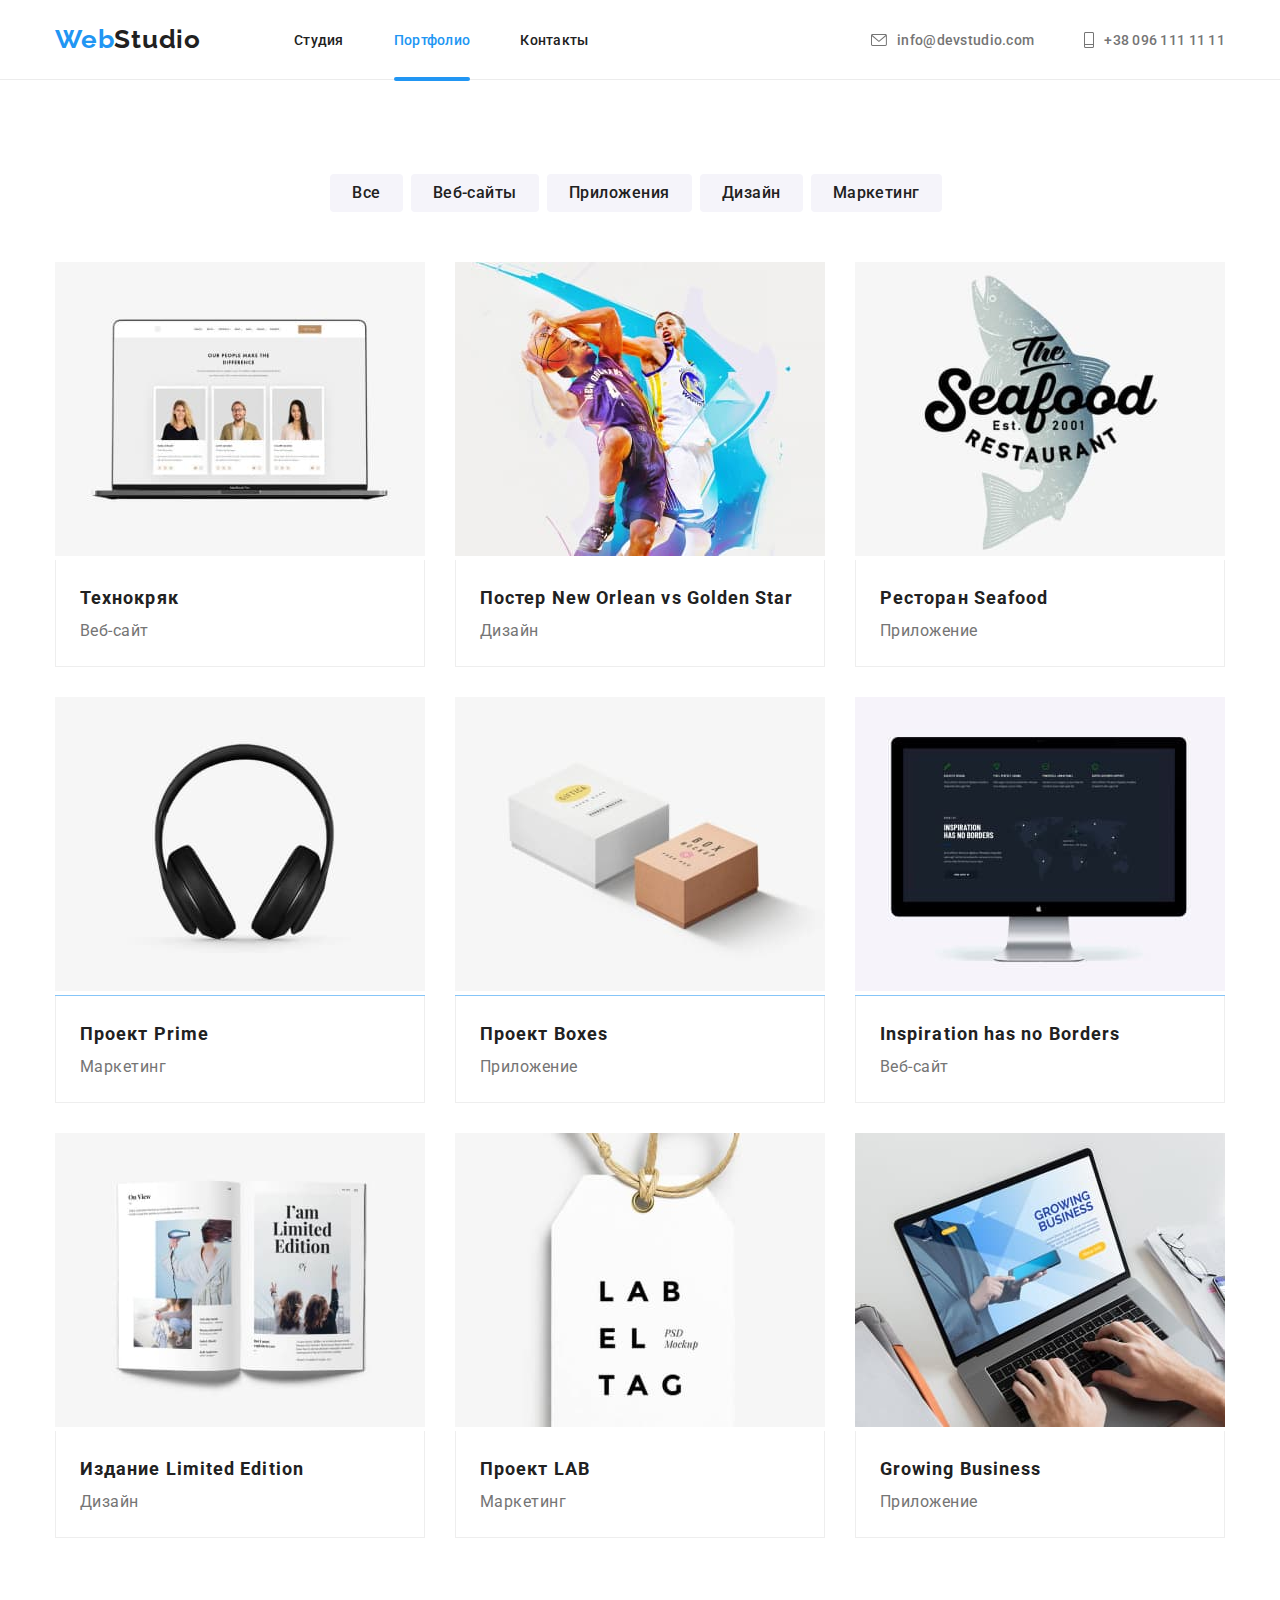
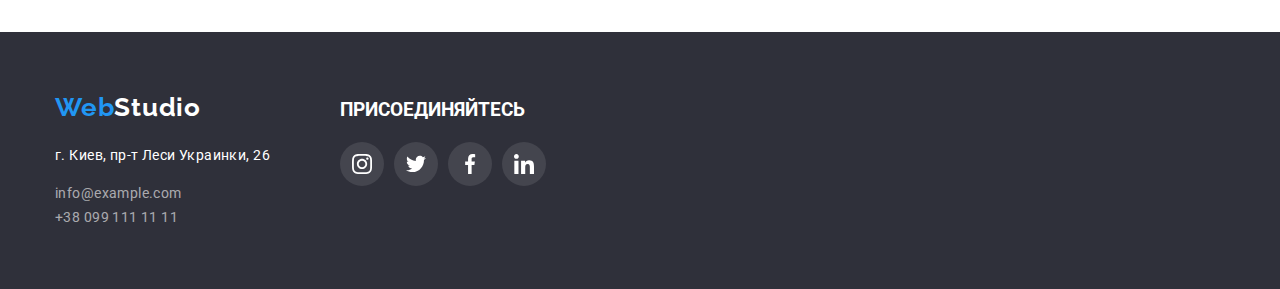
==== portfolio.html @ fc8bc4de "шоста дз" ====
<!DOCTYPE html>
<html lang="en">
  <head>
    <meta charset="UTF-8" />
    <meta http-equiv="X-UA-Compatible" content="IE=edge" />
    <meta name="viewport" content="width=device-width, initial-scale=1.0" />
    <title>Document</title>
    <link rel="stylesheet" href="https://cdnjs.cloudflare.com/ajax/libs/modern-normalize/1.1.0/modern-normalize.min.css">
    <link rel="preconnect" href="https://fonts.googleapis.com" />
    <link rel="preconnect" href="https://fonts.gstatic.com" crossorigin />
    <link
      href="https://fonts.googleapis.com/css2?family=Raleway:wght@700&family=Roboto:wght@400;500;700;900&display=swap"
      rel="stylesheet"
    />
    <link rel="stylesheet" href="./css/style.css" />
  </head>
  <body>
    <header class="page-header">
      <div class="container header-box">
        <nav class="nav-list">
          <a href="#" class="logo-text"><span class="logo">Web</span>Studio</a>
          <ul class="list-menu">
            <li class="item">
              <a class="menu-link" href="./index.html">Студия</a>
            </li>
            <li class="item">
            
              <a class="menu-link-activ" id="link-curent" href="./portfolio.html">Портфолио</a>
            
            </li>
            <li class="item">
              <a class="menu-link" href="#">Контакты</a>
            </li>
          </ul>
        </nav>

        <ul class="list-text">
          <li class="item">
            
              
            <a class="button" href="mailto:info@devstudio.
            com">
            <svg class="button-icon" width="16" height="12" >
              <use href="./images/symbol-defs.svg#icon-envelope"></use>
            </svg>
            info@devstudio.com</a>
          </li>
          <li class="item">
           
            <a class="button" href="tel:+380961111111">
              <svg class="contact-icon" width="10" height="16">
                <use href="./images/symbol-defs.svg#icon-Vector"></use>
              </svg>
              +38 096 111 11 11</a>
          </li>
        </ul>
      </div>
      
    </header>

    <main>
      <section class="section-pic">
        <div class="container">
          <ul class="desc-list">
            <li class="item"><button type="button" class="" desc-list-btn>Все</button></li>
            <li class="item"><button type="button">Веб-сайты</button></li>
            <li class="item"><button type="button">Приложения</button></li>
            <li class="item"><button type="button">Дизайн</button></li>
            <li class="item"><button type="button">Маркетинг</button></li>
          </ul>
      

      
      
          <h2 class="hidden">picture</h2>
        <ul class="section-pic-list">
          <li class="item">
            <a class="pic-link" href="#">
             <div class="thumb-pic">
              
              <img src="./images/pic1.jpg" alt="" width="370" />
             <div class="thumb-text">
              <p class="text">Технокряк это современная площадка распространения коронавируса. Компании используют эту платформу для цифрового шпионажа и атак на защищённые сервера конкурентов.</p>
             </div>
             </div>
           <div class="item-text">
            <h3>Технокряк</h3>
            <p>Веб-сайт</p>
           </div>
            </a>
          </li>

          <li class="item">
           <a href="#" class="pic-link">
            <div class="thumb-pic">
              <img src="./images/pic2.jpg" alt="" width="370" />
              <div class="thumb-text">
                <p class="text">Технокряк это современная площадка распространения коронавируса. Компании используют эту платформу для цифрового шпионажа и атак на защищённые сервера конкурентов.</p>
               </div>
            </div>
            <div class="item-text">
              <h3>Постер New Orlean vs Golden Star</h3>
            <p>Дизайн</p>
            </div>
           </a>
          </li>

          <li class="item">
           <a href="#" class="pic-link">
           <div class="thumb-pic">
            <img src="./images/pic3.jpg" alt="" width="370" />
            <div class="thumb-text">
              <p class="text">Технокряк это современная площадка распространения коронавируса. Компании используют эту платформу для цифрового шпионажа и атак на защищённые сервера конкурентов.</p>
             </div>
           </div>
            <div class="item-text">
              <h3>Ресторан Seafood</h3>
            <p>Приложение</p>
            </div>
           </a>
          </li>
          
          <li class="item">
            <a href="#" class="pic-link">
             <div class="thumb-pic">
              <img src="./images/pic4.jpg" alt="" width="370" />
              <div class="thumb-text">
                <p class="text">Технокряк это современная площадка распространения коронавируса. Компании используют эту платформу для цифрового шпионажа и атак на защищённые сервера конкурентов.</p>
               </div>
             </div>
            <div class="item-text">
              <h3>Проект Prime</h3>
            <p>Маркетинг</p>
            </div>
            </a>
            
          </li>

          <li class="item">
            <a href="#" class="pic-link">
             <div class="thumb-pic">
              <img src="./images/pic5.jpg" alt="" width="370" />
              <div class="thumb-text">
                <p class="text">Технокряк это современная площадка распространения коронавируса. Компании используют эту платформу для цифрового шпионажа и атак на защищённые сервера конкурентов.</p>
               </div>
             </div>
           <div class="item-text">
            <h3>Проект Boxes</h3>
            <p>Приложение</p>
           </div>
            </a>
          </li>
          <li class="item">
            <a href="#" class="pic-link">
              <div class="thumb-pic">
                <img src="./images/pic6.jpg" alt="" width="370" />
                <div class="thumb-text">
                  <p class="text">Технокряк это современная площадка распространения коронавируса. Компании используют эту платформу для цифрового шпионажа и атак на защищённые сервера конкурентов.</p>
                 </div>
              </div>
            <div class="item-text">
              <h3>Inspiration has no Borders</h3>
            <p>Веб-сайт</p>
            </div>
            </a>
          </li>
          
          <li class="item">
            <a href="#" class="pic-link">
              <div class="thumb-pic">
                <img src="./images/pic7.jpg" alt="" width="370" />
                <div class="thumb-text">
                  <p class="text">Технокряк это современная площадка распространения коронавируса. Компании используют эту платформу для цифрового шпионажа и атак на защищённые сервера конкурентов.</p>
                 </div>
              </div>
            <div class="item-text">
              <h3>Издание Limited Edition</h3>
            <p>Дизайн</p>
            </div>
            </a>
          </li>

          <li class="item">
            <a href="#" class="pic-link">
              <div class="thumb-pic">
                <img class="item" src="./images/pic8.jpg" alt="" width="370" />
                <div class="thumb-text">
                  <p class="text">Технокряк это современная площадка распространения коронавируса. Компании используют эту платформу для цифрового шпионажа и атак на защищённые сервера конкурентов.</p>
                 </div>
              </div>
            <div class="item-text">
              <h3>Проект LAB</h3>
            <p>Маркетинг</p>
            </div>
            </a>
          </li>

          <li class="item">
            <a href="#" class="pic-link">
              <div class="thumb-pic">
                <img class="item" src="./images/pic9.jpg" alt="" width="370" />
                <div class="thumb-text">
                  <p class="text">Технокряк это современная площадка распространения коронавируса. Компании используют эту платформу для цифрового шпионажа и атак на защищённые сервера конкурентов.</p>
                 </div>
              </div>
            <div class="item-text">
              <h3>Growing Business</h3>
            <p>Приложение</p>
            </div>
            </a>
          </li>
        </ul>
      </div>
      </section>
    </main>

    <footer class="footer">
      <div class="container footer-container">
       <div class="footer-content">
        <a href="#" class="logo-tex-footer"
        ><span class="logo">Web</span>Studio</a
      >
      <address class="adress">
        <p>г. Киев, пр-т Леси Украинки, 26</p>
        <ul class="list-adress">
          <li><a href="mailto:info@example.com">info@example.com</a></li>
          <li><a href="tel:+380991111111">+38 099 111 11 11</a></li>
        </ul>
      </address>
       </div>
       
        <div class="social-icon-footer">
          <h3 class="join-color">присоединяйтесь</h3>
         <ul class="footer-list">

           <li class="footer-link">
            <a href="" class="join-link">
              <svg class="join-icon" width="20" height="20">
                <use href="./images/symbol-defs2.svg#icon-instagram"></use>
              </svg>
            </a>
           </li>

           <li class="footer-link">
            <a class="join-link" href="#">
              <svg class="join-icon" width="20" height="20">
                <use href="./images/symbol-defs2.svg#icon-twitter"></use>
              </svg>
            </a>
           </li>

           <li class="footer-link">
            <a class="join-link" href="#">
              <svg class="join-icon" width="20" height="20">
                <use href="./images/symbol-defs2.svg#icon-facebook"></use>
              </svg>
            </a>
           </li>

           <li class="footer-link">
            <a class="join-link" href="#">
              <svg class="join-icon" width="20" height="20">
                <use href="./images/symbol-defs2.svg#icon-linkedin"></use>
              </svg>
            </a>
           </li>

         </ul>
        </div>
      </div>

     
    </footer>
    
      
  </body>
</html>
---- css/style.css ----
:root {
  --primery-text-color: #212121;
  --title-text-color: #757575;
  --accent-color: #2196f3;
  --white-color: #ffffff;
  --background-team-color: #f5f4fa;
  --border-text: #eeeeee;
  --timing-function: cubic-bezier(0.4, 0, 0.2, 1);
}

body {
  font-family: "Roboto", sans-serif;
}

li {
  list-style-type: none; /* Убираем маркеры */
}

.list {
  padding: 0;
  margin: 0;
}
.container {
  width: 1200px;
  margin: 0 auto;
  padding-left: 15px;
  padding-right: 15px;
}
.header-box {
  display: flex;
  margin-left: auto;
}
.page-header {
  border-bottom: 1px solid #ececec;
}
.section-box {
  padding-top: 94px;
}
.header {
  margin: 0;
}

.logo {
  color: var(--accent-color);
  font-family: Raleway;

  font-weight: bold;
  font-size: 26px;
  line-height: 31px;
  letter-spacing: 0.03em;
}
.studio {
  color: var(--primery-text-color);
}

.nav-list .logo-text {
  text-decoration: none;
  color: #212121;
  font-family: Raleway;
  font-weight: bold;
  font-size: 26px;
  line-height: 31px;
  letter-spacing: 0.03em;
}
.nav-list {
  display: flex;
  align-items: center;
}
.nav-list a {
  display: block;
  padding-bottom: 24px;
  padding-top: 24px;

  color: var(--primery-text-color);
  text-decoration: none;
  font-weight: 500;
  font-size: 14px;
  line-height: 16px;
  letter-spacing: 0.02em;
  transition: color 250ms var(--timing-function);
}

.menu-link-activ {
  position: relative;
  display: block;
}
.menu-link-activ::after {
  content: "";
  position: absolute;
  left: 0;
  bottom: -9px;
  display: block;
  width: 100%;
  height: 4px;
  background-color: tomato;
  border-radius: 2px;
  background: var(--accent-color);

  transition: opacity 250ms var(--timing-function);
}
.menu-link:hover::after,
.menu-link:focus::after {
  opacity: 1;
}

.nav-list .menu-link:hover,
.nav-list .menu-link:focus {
  color: var(--accent-color);
}
.list-text {
  display: flex;
  margin-left: auto;
  margin-top: 0;
  margin-bottom: 0;
}

.list-text .item {
  margin-left: auto;
  display: flex;
  align-items: center;
}
.list-text a {
  color: var(--title-text-color);
  text-decoration: none;
  font-weight: 500;
  font-size: 14px;
  line-height: 16px;
  letter-spacing: 0.02em;
}
.list-text .button:hover,
.list-text .button:focus {
  color: var(--accent-color);
}
.button:hover svg,
.button:focus svg {
  fill: var(--accent-color);
}

.container-box {
  max-width: 1600px;
  height: 600px;
  background: #2f303a;
  text-align: center;
  padding: 200px 0;
  margin: 0 auto;

  background-image: linear-gradient(
      to right,
      rgba(47, 48, 58, 0.4),
      rgba(47, 48, 58, 0.4)
    ),
    url(../images/hero.jpg);
  background-color: #000000;
}

.section-content {
  padding-top: 94px;
}
.section-team {
  background: var(--background-team-color);
  padding-bottom: 94px;
  padding-top: 94px;
}

section .section-box {
  padding-top: 94px;
}
.title-box {
  color: var(--white-color);
  font-weight: 900;
  font-size: 44px;
  line-height: 60px;
  letter-spacing: 0.06em;
  text-transform: uppercase;
  margin: 0 auto;
  margin-bottom: 40px;
  width: 696px;
  text-align: center;
}

.btn-box {
  color: var(--white-color);
  background: #2196f3;
  font-weight: 700;
  font-size: 16px;
  font-family: inherit;
  line-height: 30px;
  text-align: center;
  letter-spacing: 0.06em;
  padding: 10px 32px;
  border: none;
}

.section-box h3 {
  color: var(--primery-text-color);
  font-weight: 700;
  font-size: 14px;
  line-height: 16px;
  letter-spacing: 0.03em;
  text-transform: uppercase;
}
.section-box p {
  color: var(--title-text-color);
  font-weight: normal;
  font-size: 14px;
  line-height: 24px;
  letter-spacing: 0.03em;
  margin-bottom: 0;
}
h2.text {
  color: var(--primery-text-color);
  font-style: normal;
  font-weight: 700;
  font-size: 36px;
  line-height: 42px;
  text-align: center;
  letter-spacing: 0.03em;
  margin-top: 0;
  margin-bottom: 50px;
}

.subtitle-text h3 {
  color: var(--primery-text-color);
  font-weight: 500;
  font-size: 16px;
  line-height: 19px;
  letter-spacing: 0.03em;
  margin-top: 0;
  margin-bottom: 10px;
}
.subtitle-text p {
  color: var(--title-text-color);
  font-style: normal;
  font-weight: normal;
  font-size: 16px;
  line-height: 19px;
  letter-spacing: 0.03em;
  margin: 0;
}
.footer {
  background: #2f303a;
  padding-top: 60px;
  padding-bottom: 60px;
}
.adress p {
  color: var(--white-color);
  font-style: normal;
  font-weight: normal;
  font-size: 14px;
  line-height: 24px;
  letter-spacing: 0.03em;
  margin-top: 0;
}
.list-adress {
  padding: 0;
  margin: 0;
}

.list-adress a {
  color: rgba(255, 255, 255, 0.6);
  text-decoration: none;
  font-style: normal;
  font-weight: 400;
  font-size: 14px;
  line-height: 24px;
  letter-spacing: 0.03em;
}

/* PORTFOLIO DECORATION */

.section-pic {
  padding-top: 94px;
  padding-bottom: 94px;
}

.desc-list {
  display: flex;
  justify-content: center;
  padding-left: 0;
  margin: 0;
  margin-bottom: 50px;
}

.desc-list button {
  background: #f5f4fa;
  border: none;
  color: var(--primery-text-color);
  font-style: normal;
  font-weight: 500;
  font-size: 16px;
  line-height: 26px;
  letter-spacing: 0.03em;
  font-family: inherit;
  padding: 6px 22px;
  border-radius: 4px;
  margin-right: 8px;
  transition: background 250ms var(--timing-function), color 250ms var(--timing-function), box-shadow 250ms var(--timing-function);
}

.desc-list button:hover,
.desc-list button:focus {
  background-color: var(--accent-color);
  color: var(--white-color);
  box-shadow: 0px 3px 1px rgb(0 0 0 / 10%), 0px 1px 2px rgb(0 0 0 / 8%),
    0px 2px 2px rgb(0 0 0 / 12%);
  
}


.subtitle-text {
  display: flex;
  text-align: center;
  margin-top: 0;
  padding: 0;
  margin-bottom: 0;
}
.subtitle-text .people-list {
  padding-top: 30px;
  padding-bottom: 30px;
}

.subtitle-text .people {
  display: block;
  max-width: 100%;
}
.section-pic-list h3 {
  font-weight: 700;
  font-size: 18px;
  line-height: 36px;
  letter-spacing: 0.06em;
  color: var(--primery-text-color);
  margin: 0;
}
.section-pic-list p {
  font-weight: normal;
  font-size: 16px;
  line-height: 30px;
  letter-spacing: 0.03em;
  color: var(--title-text-color);
  margin: 0;
}

.logo-tex-footer {
  display: inline-block;
  padding-bottom: 20px;

  color: var(--white-color);
  font-family: Raleway;
  text-decoration: none;
  font-weight: bold;
  font-size: 26px;
  line-height: 31px;
  letter-spacing: 0.03em;
}
#link-curent {
  color: var(--accent-color);
}

.list-menu {
  display: flex;
  margin-left: 93px;
  padding: 0;
  margin-top: 0;
  margin-bottom: 0;
}
.list-text {
  display: flex;
  margin-left: auto;
  padding: 0;
}

.list-text .item + .item {
  margin-left: 50px;
}

.list-menu .item {
  margin-right: 50px;
}

.list-menu .item:last-child {
  margin-right: 0;
}

.hidden {
  display: none;
}
.attention-list {
  display: flex;
  margin: 0;
  padding: 0;
}
.attention-list .item {
  margin-right: 30px;
  width: 270px;
}

.attention-list .item:last-child {
  margin-right: 0;
}
.foto-list {
  display: flex;
  padding-top: 0;
  padding: 0;
  padding-bottom: 0;
  margin-bottom: 0;
  margin-top: 0;
}
.foto-list .item {
  margin-right: 30px;
}
.foto-list .item:last-child {
  margin-right: 0;
}

.thumb {
  position: relative;
}
.thumb-card {
  align-items: center;
  justify-content: center;
  display: flex;
  position: absolute;
  width: 100%;
  height: 70px;
  bottom: 0;
  background-color: rgba(47, 48, 58, 0.8);
}
.thumb-card .thumb-card-text {
  color: var(--white-color);
  font-family: Roboto;

  font-weight: 700;
  font-size: 14px;
  line-height: 16px;
  text-align: center;
  letter-spacing: 0.03em;
  text-transform: uppercase;
}
.subtitle-text .item {
  margin-right: 30px;
  background: var(--white-color);
  box-shadow: 0px 1px 3px rgba(0, 0, 0, 0.12), 0px 1px 1px rgba(0, 0, 0, 0.14),
    0px 2px 1px rgba(0, 0, 0, 0.2);
  border-radius: 0px 0px 4px 4px;
}
.subtitle-text .item:last-child {
  margin-right: 0;
}

/* Portfolio flex-box */

.section-pic-list {
  display: flex;
  flex-wrap: wrap;
  margin: 0;
  padding: 0;
  margin-top: -30px;
  margin-left: -30px;
}

.section-pic-list > .item {
  flex-basis: calc((100% - 90px) / 3);
  margin-left: 30px;
  margin-top: 30px;
}
.pic-link {
  display: block;
  text-decoration: none;
  transition:  box-shadow 250ms var(--timing-function);
}

.pic-link:hover,
.pic-link:focus {
  box-shadow: 0px 1px 1px rgba(0, 0, 0, 0.12), 0px 4px 4px rgba(0, 0, 0, 0.06),
    1px 4px 6px rgba(0, 0, 0, 0.16);
}
.thumb-pic {
  position: relative;
  overflow: hidden;
}

.thumb-pic::before {
  display: inline-block;
}

.thumb-text {
  transform: translateY(100%);
  transition: transform 250ms var(--timing-function);

  position: absolute;
  top: 0;
  left: 0;

  padding: 63px 24px;
  display: inline-block;
  content: "";
  width: 100%;
  height: 100%;
  background: rgba(33, 150, 243, 0.9);
}

.thumb-text .text {
  font-family: Roboto;
  font-style: normal;
  font-weight: 400;
  font-size: 18px;
  line-height: 28px;
  letter-spacing: 0.03em;
  color: #ffffff;
}

.pic-link:hover .thumb-text,
.pic-link:focus .thumb-text {
  transform: translateY(0);
}

.item .item-text {
  border-right: 1px solid var(--border-text);
  border-bottom: 1px solid var(--border-text);
  border-left: 1px solid var(--border-text);
  padding: 20px 24px;
}

.button-icon {
  margin-right: 10px;
  fill: var(--title-text-color);
}

.contact-icon {
  margin-right: 10px;
  fill: var(--title-text-color);
}

.button:hover .button-icon {
  fill: var(--accent-color);
}
.button:hover .contact-icon {
  fill: var(--accent-color);
}

.item .button {
  display: flex;
  align-items: center;
  transition: color 250ms var(--timing-function);
}

.item .icon-item {
  background: #f5f4fa;
  border-radius: 4px;
  padding: 25px 102px;
}
.list-icon-team {
  fill: var(--primery-text-color);
}

/* social link */
.social-link .team-item:not(:last-child) {
}

.social-icon {
  margin: 0;
  display: flex;
  margin-top: 16px;
  padding: 0;
  justify-content: center;
}

.social-link {
  width: 44px;
  height: 44px;
  background-color: var(--white-color);
  border-radius: 50%;
  display: inline-flex;
  align-items: center;
  justify-content: center;
  transition: background-color 250ms var(--timing-function);
}
.social-link:hover .list-icon,
.social-link:focus .list-icon {
  fill: var(--white-color);
}
.social-link:hover,
.social-link:focus {
  background-color: var(--accent-color);
}
.social-link:last-child {
  margin-right: 0;
}
.list-icon {
  fill: #afb1b8;
  transition: fill 250ms var(--timing-function);
}

/* company */
.section-company {
  padding: 94px 0 94px 0;
}

.company-box {
  padding: 0;
  margin: 0;
  display: flex;
}
.company-list {
  width: 170px;
  height: 92px;
  display: flex;
  align-items: center;
  justify-content: center;
  margin-right: 30px;
}
.company-link {
  fill: #afb1b8;
  padding: 16px 32px;
  border: 1px solid #afb1b8;
  box-sizing: border-box;
  border-radius: 4px;
  transition: border 250ms var(--timing-function);
}
.company-box .company-link:last-child {
  margin-right: 0;
}
.company-list:last-child {
  margin-right: 0;
}
.company-icon {
  fill: #afb1b8;
  transition: fill 250ms var(--timing-function);
}
.company-link:hover .company-icon,
.company-link:focus .company-icon {
  fill: var(--accent-color);
}
.company-link:hover,
.company-link:focus {
  border: 1px solid #2196f3;
}

.join-color {
  color: var(--white-color);
  margin: 0;
  margin: 0;
  margin-bottom: 20px;
  text-transform: uppercase;
}

.footer-container {
  display: flex;
  align-items: baseline;
}
.footer-list {
  display: flex;
  margin: 0;
  padding: 0;
}
.social-icon-footer {
  margin-left: 70px;
}

.join-link {
  width: 44px;
  height: 44px;
  background-color: rgba(255, 255, 255, 0.1);
  border-radius: 50%;
  display: inline-flex;
  align-items: center;
  justify-content: center;
  transition: background-color 250ms var(--timing-function);
}
.join-link:hover .join-icon,
.join-link:focus .join-icon {
  fill: var(--white-color);
}
.join-link:hover,
.join-link:focus {
  background-color: var(--accent-color);
}
.join-link:last-child {
  margin-right: 0;
}
.join-icon {
  fill: var(--white-color);
}

.footer-link {
  margin-right: 10px;
}

.footer-link:last-child {
  margin-right: 0;
}

/* Modal icon */

.backdrop {
  position: fixed;
  top: 0;
  left: 0;
  width: 100%;
  height: 100%;
  background: rgba(0, 0, 0, 0.2);
  opacity: 1;
  transition: opacity 2250ms var(--timing-function),
    visibility 2250ms var(--timing-function);
}
.backdrop.is-hidden {
  opacity: 0;
  pointer-events: none;
  visibility: hidden;
}

.modal {
  position: absolute;
  top: 50%;
  left: 50%;

  min-width: 528px;
  min-height: 581px;
  background-color: rgba(255, 255, 255, 1);

  transform: translate(-50%, -50%);
}
.close-icon {
  position: absolute;
  top: 8px;
  right: 8px;
  width: 30px;
  height: 30px;
  display: inline-flex;
  align-items: center;
  justify-content: center;
  border-radius: 50%;
  background-color: #ffffff;
  border: 1px solid rgba(0, 0, 0, 0.1);
}
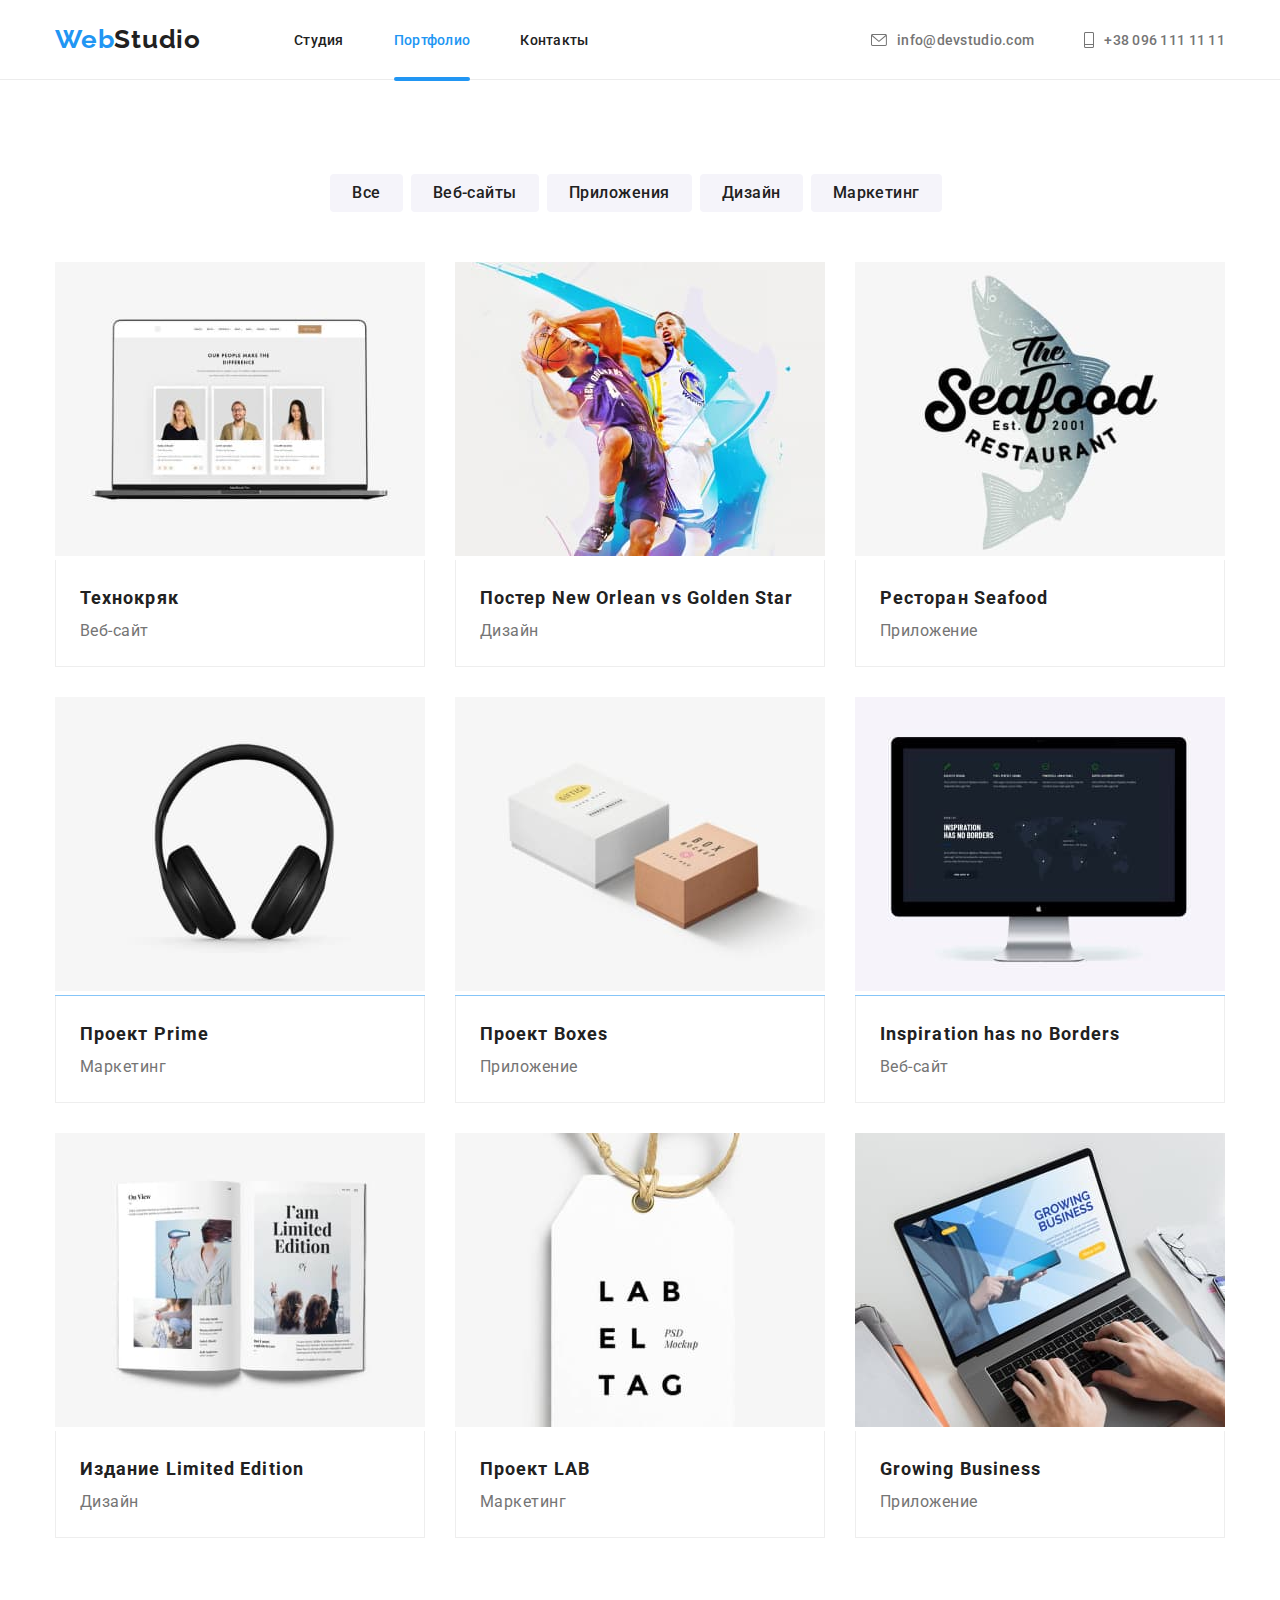
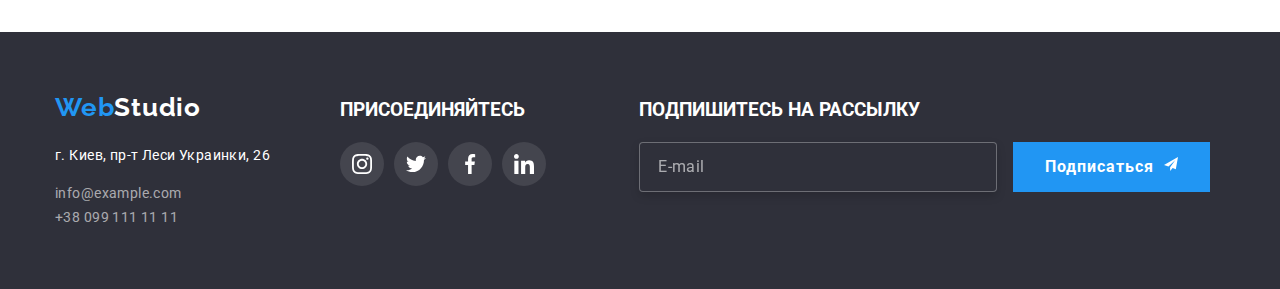
==== commit 6aa5986c: "footer form" ====
--- a/portfolio.html
+++ b/portfolio.html
@@ -214,6 +214,11 @@
       </section>
     </main>
 
+
+<!-- footer -->
+
+
+
     <footer class="footer">
       <div class="container footer-container">
        <div class="footer-content">
@@ -267,6 +272,16 @@
 
          </ul>
         </div>
+        <div class="footer-form">
+          <h3 class="join-color">Подпишитесь на рассылку</h3>
+          <input type="email" name="email" id="email" placeholder="E-mail" />
+          <button type="submit" class="btn-box-form">
+            Подписаться
+            <svg class="icon-form" width="24" height="24">
+              <use href="/images/symbol-defs6.svg#icon-send"></use>
+            </svg>
+          </button>
+        </div>
       </div>
 
      
--- a/css/style.css
+++ b/css/style.css
@@ -294,7 +294,8 @@
   padding: 6px 22px;
   border-radius: 4px;
   margin-right: 8px;
-  transition: background 250ms var(--timing-function), color 250ms var(--timing-function), box-shadow 250ms var(--timing-function);
+  transition: background 250ms var(--timing-function),
+    color 250ms var(--timing-function), box-shadow 250ms var(--timing-function);
 }
 
 .desc-list button:hover,
@@ -303,9 +304,7 @@
   color: var(--white-color);
   box-shadow: 0px 3px 1px rgb(0 0 0 / 10%), 0px 1px 2px rgb(0 0 0 / 8%),
     0px 2px 2px rgb(0 0 0 / 12%);
-  
-}
-
+}
 
 .subtitle-text {
   display: flex;
@@ -466,7 +465,7 @@
 .pic-link {
   display: block;
   text-decoration: none;
-  transition:  box-shadow 250ms var(--timing-function);
+  transition: box-shadow 250ms var(--timing-function);
 }
 
 .pic-link:hover,
@@ -524,11 +523,13 @@
 .button-icon {
   margin-right: 10px;
   fill: var(--title-text-color);
+  transition: fill 250ms var(--timing-function);
 }
 
 .contact-icon {
   margin-right: 10px;
   fill: var(--title-text-color);
+  transition: fill 250ms var(--timing-function);
 }
 
 .button:hover .button-icon {
@@ -591,7 +592,10 @@
   transition: fill 250ms var(--timing-function);
 }
 
-/* company */
+/*************************
+           company 
+ *****************************/
+
 .section-company {
   padding: 94px 0 94px 0;
 }
@@ -733,3 +737,130 @@
   background-color: #ffffff;
   border: 1px solid rgba(0, 0, 0, 0.1);
 }
+
+/**************************
+***************************
+***************************
+ ******* Modal form********* 
+ ***************************
+ ****************************/
+
+.backdrop-form {
+  width: 448px;
+  outline: 1px solid tomato;
+  margin: 0 auto;
+}
+
+.form-field {
+  outline: 1px solid skyblue;
+  margin-bottom: 28px;
+  display: flex;
+  flex-direction: column;
+}
+.form-field input {
+  margin: 0;
+  padding: 0;
+  border: 1px solid rgba(33, 33, 33, 0.2);
+  box-sizing: border-box;
+  border-radius: 4px;
+}
+.form-field label {
+  margin-bottom: 4px;
+}
+textarea {
+  width: 448px;
+  height: 120px;
+  border: 1px solid rgba(33, 33, 33, 0.2);
+  border-radius: 4px;
+  resize: none;
+}
+.form-field input::placeholder {
+  font-size: 14px;
+  line-height: 16px;
+  letter-spacing: 0.01em;
+
+  color: rgba(117, 117, 117, 0.5);
+}
+.group-title {
+  font-weight: bold;
+  font-size: 20px;
+  line-height: 23px;
+  margin-top: 40px;
+  margin-bottom: 12px;
+  letter-spacing: 0.03em;
+  text-align: center;
+  margin-top: 40px;
+  color: var(--primery-text-color);
+}
+
+.form-field .check-text {
+  font-size: 14px;
+  line-height: 24px;
+
+  letter-spacing: 0.03em;
+
+  color: var(--title-text-color);
+}
+.check-label-text {
+  color: var(--accent-color);
+}
+.form-btn {
+  text-align: center;
+  margin-bottom: 40px;
+}
+
+.form-btn .form-btn-text {
+  padding: 10px 55px;
+  font-weight: bold;
+  font-size: 16px;
+  line-height: 30px;
+  color: #ffffff;
+  background: #2196f3;
+  box-shadow: 0px 4px 4px rgba(0, 0, 0, 0.15);
+  border-radius: 4px;
+  border: none;
+  cursor: pointer;
+}
+/* ****************************
+**********Footer form**********
+*******************************
+******************************* */
+
+.footer-form {
+  margin-left: 93px;
+}
+.footer-form input {
+  width: 358px;
+  height: 50px;
+  margin-right: 12px;
+  border: 1px solid rgba(255, 255, 255, 0.3);
+  filter: drop-shadow(0px 4px 4px rgba(0, 0, 0, 0.15));
+  border-radius: 4px;
+  background: #2f303a;
+}
+.footer-form input::placeholder {
+  padding: 15px 0 15px 16px;
+  font-size: 16px;
+  line-height: 20px;
+  letter-spacing: 0.03em;
+
+  color: rgba(255, 255, 255, 0.6);
+}
+.btn-box-form {
+  display: inline-flex;
+  color: var(--white-color);
+  background: #2196f3;
+  font-weight: 700;
+  font-size: 16px;
+  font-family: inherit;
+  line-height: 30px;
+  text-align: center;
+  letter-spacing: 0.06em;
+  padding: 10px 32px;
+  border: none;
+}
+.icon-form {
+  padding-left: 10px;
+  width: 24px;
+  height: 24px;
+}
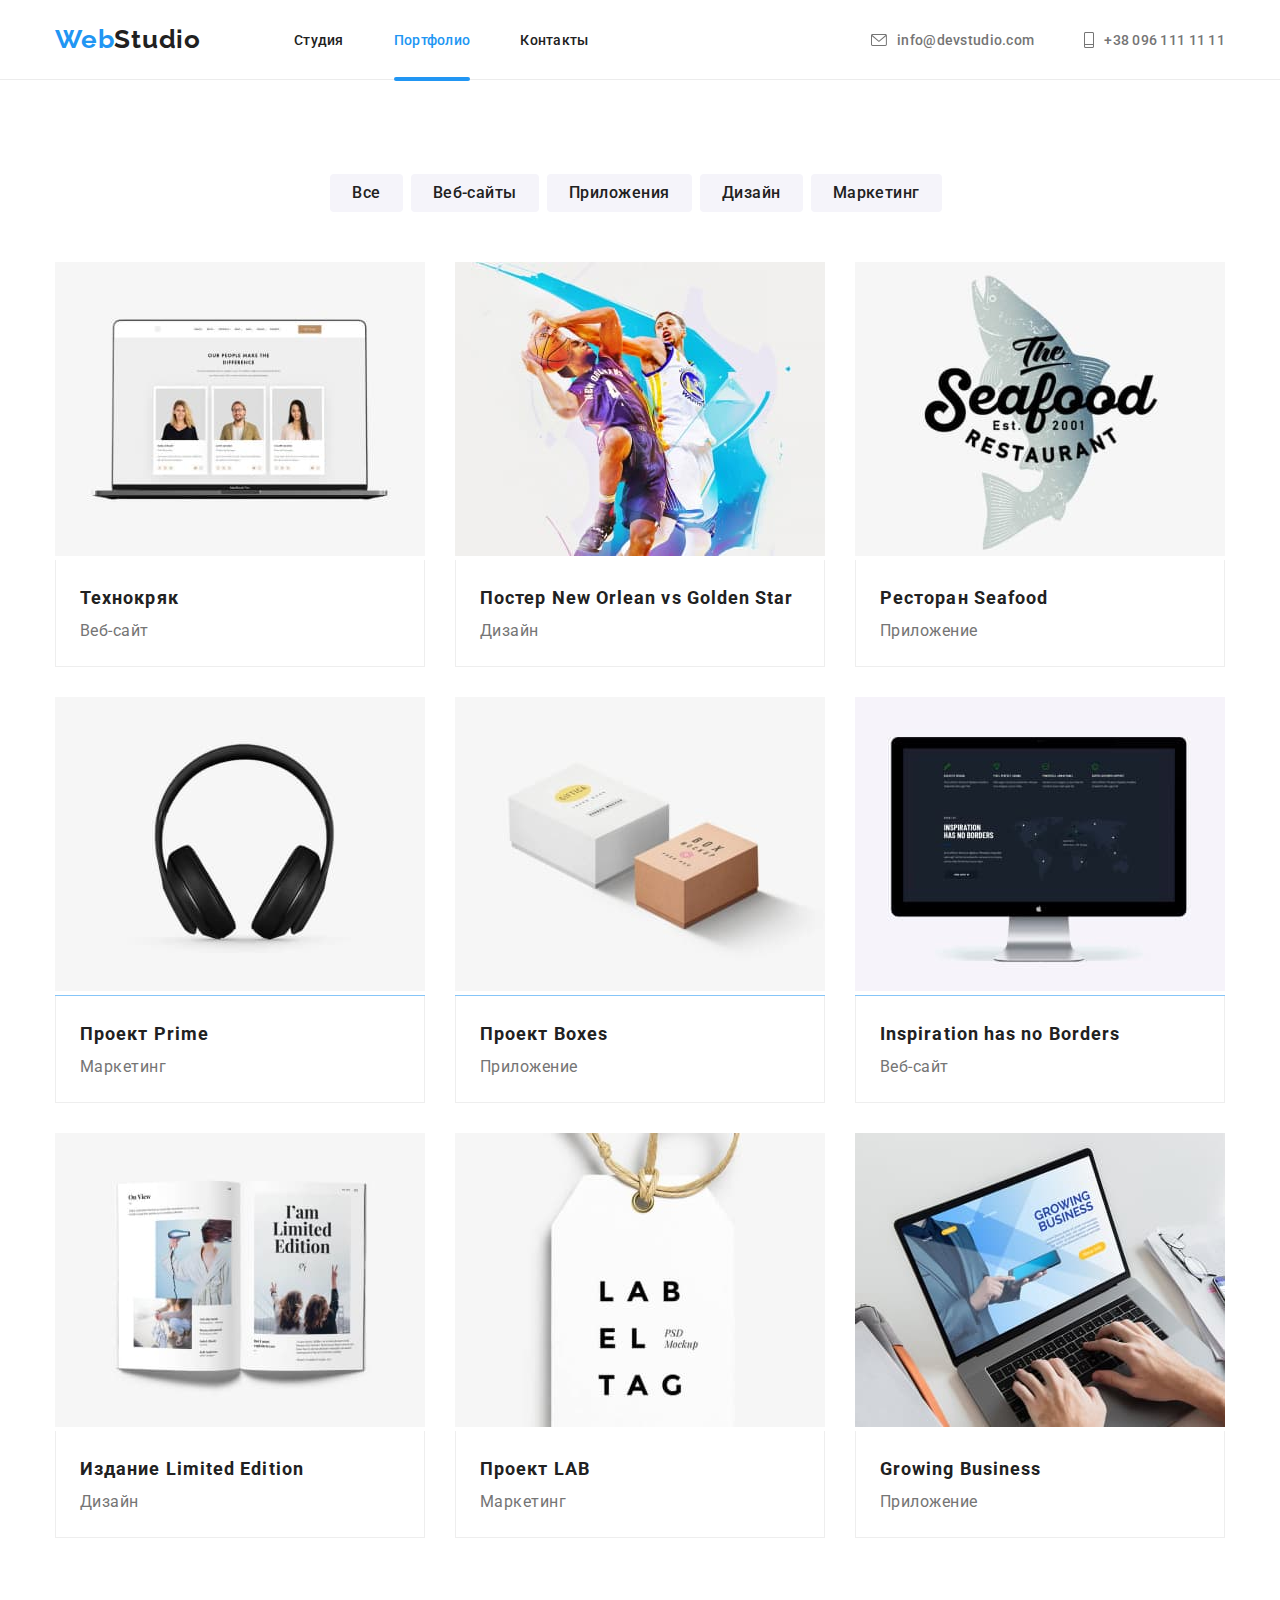
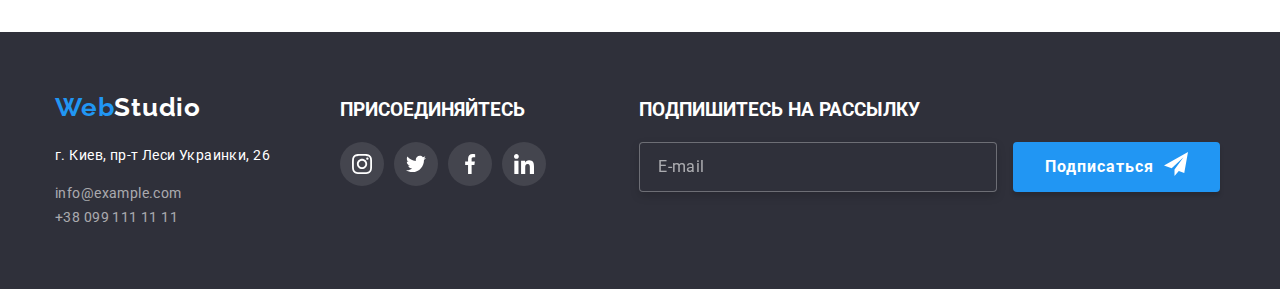
==== commit e9940f89: "на портфолио тоже не поставил" ====
--- a/portfolio.html
+++ b/portfolio.html
@@ -278,7 +278,7 @@
           <button type="submit" class="btn-box-form">
             Подписаться
             <svg class="icon-form" width="24" height="24">
-              <use href="/images/symbol-defs6.svg#icon-send"></use>
+              <use href="./images/symbol-defs6.svg#icon-send"></use>
             </svg>
           </button>
         </div>
--- a/css/style.css
+++ b/css/style.css
@@ -189,6 +189,10 @@
   letter-spacing: 0.06em;
   padding: 10px 32px;
   border: none;
+  background: #2196f3;
+  box-shadow: 0px 4px 4px rgba(0, 0, 0, 0.15);
+  border-radius: 4px;
+  cursor: pointer;
 }
 
 .section-box h3 {
@@ -695,7 +699,6 @@
 }
 
 /* Modal icon */
-
 .backdrop {
   position: fixed;
   top: 0;
@@ -731,11 +734,18 @@
   width: 30px;
   height: 30px;
   display: inline-flex;
+  cursor: pointer;
   align-items: center;
   justify-content: center;
   border-radius: 50%;
   background-color: #ffffff;
   border: 1px solid rgba(0, 0, 0, 0.1);
+  transition: fill 250ms var(--timing-function);
+}
+
+.close-icon:hover,
+.close-icon:focus {
+  fill: var(--accent-color);
 }
 
 /**************************
@@ -747,26 +757,57 @@
 
 .backdrop-form {
   width: 448px;
-  outline: 1px solid tomato;
   margin: 0 auto;
 }
 
 .form-field {
-  outline: 1px solid skyblue;
   margin-bottom: 28px;
   display: flex;
   flex-direction: column;
 }
-.form-field input {
-  margin: 0;
-  padding: 0;
+.form-field .form-input {
+  margin: 0;
+  padding-left: 40px;
   border: 1px solid rgba(33, 33, 33, 0.2);
   box-sizing: border-box;
   border-radius: 4px;
-}
-.form-field label {
+  width: 448px;
+  height: 40px;
+  transition: border 250ms var(--timing-function);
+}
+
+.form-icon {
+  position: relative;
+}
+.form-icon .icon {
+  position: absolute;
+  display: inline-block;
+  transform: translateY(100%);
+  margin-left: 15px;
+  transition: fill 250ms var(--timing-function);
+
+  top: 0;
+  left: 0;
+}
+.form-input:hover,
+.form-input:focus {
+  border-color: var(--accent-color);
+}
+.form-icon:hover > .icon,
+.form-icon:focus > .icon {
+  fill: var(--accent-color);
+}
+
+/* .form-input:focus ~ .icon {
+ fill: var(--accent-color);
+} */
+.form-field:focus-within .icon {
+  fill: var(--accent-color);
+}
+
+/* .form-field .form-field-lable {
   margin-bottom: 4px;
-}
+} */
 textarea {
   width: 448px;
   height: 120px;
@@ -774,6 +815,7 @@
   border-radius: 4px;
   resize: none;
 }
+
 .form-field input::placeholder {
   font-size: 14px;
   line-height: 16px;
@@ -858,9 +900,48 @@
   letter-spacing: 0.06em;
   padding: 10px 32px;
   border: none;
+  background: #2196f3;
+  box-shadow: 0px 4px 4px rgba(0, 0, 0, 0.15);
+  border-radius: 4px;
+  cursor: pointer;
 }
 .icon-form {
-  padding-left: 10px;
-  width: 24px;
-  height: 24px;
-}
+  margin-left: 10px;
+}
+
+/* ****************************
+**********Chekbox**********
+*******************************
+******************************* */
+
+.checkbox {
+  -webkit-appearance: none;
+}
+
+.icon-check {
+  display: inline-block;
+  content: "";
+  width: 15px;
+  height: 15px;
+  border: 2px solid #212121;
+  border-radius: 4px;
+  
+}
+.check-text {
+  font-size: 14px;
+line-height: 24px;
+letter-spacing: 0.03em;
+color: var( --title-text-color);
+
+}
+.checkbox:checked + .icon-check {
+  background-color: var(--accent-color);
+  background-image: url(../images/icon-check.svg);
+  border-color: var(--accent-color);
+  background-size: contain;
+  /* background-origin: border-box; */
+}
+
+.checkbox-labele {
+  margin-bottom: 30px;
+}